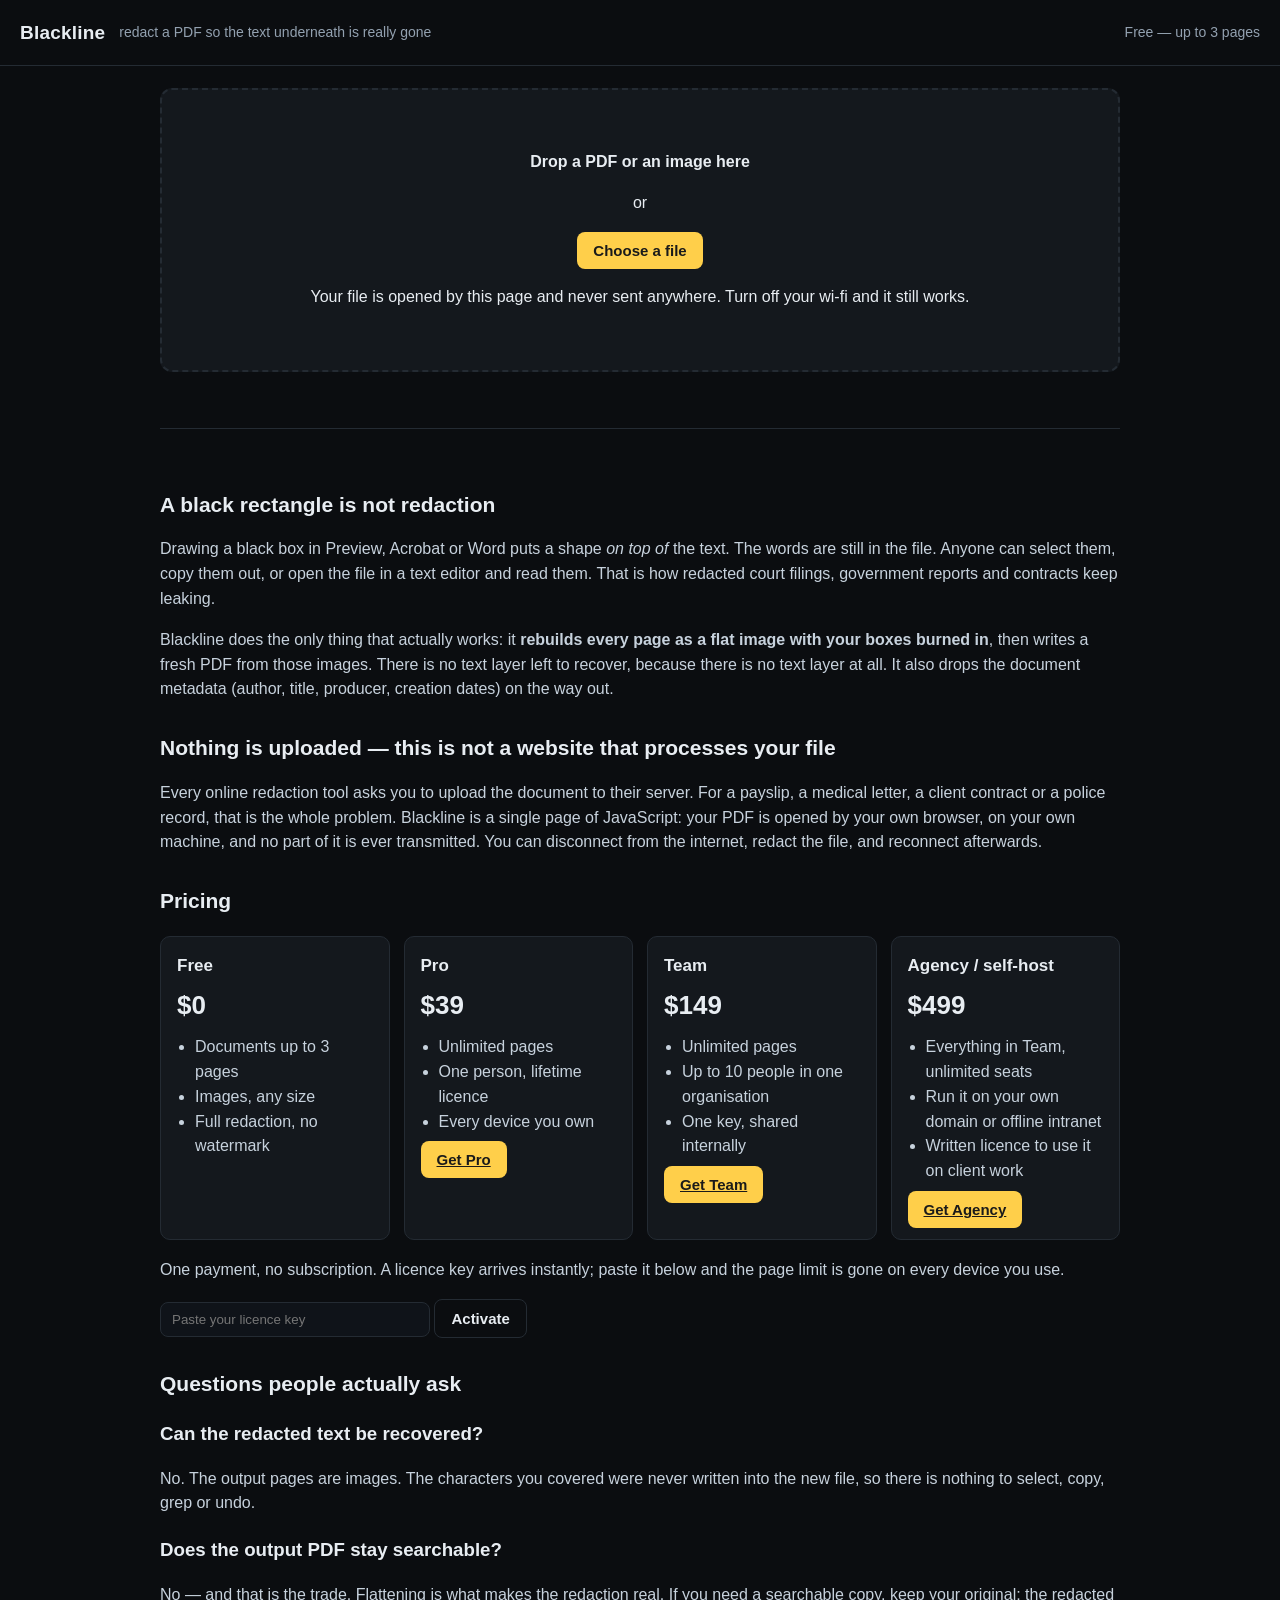
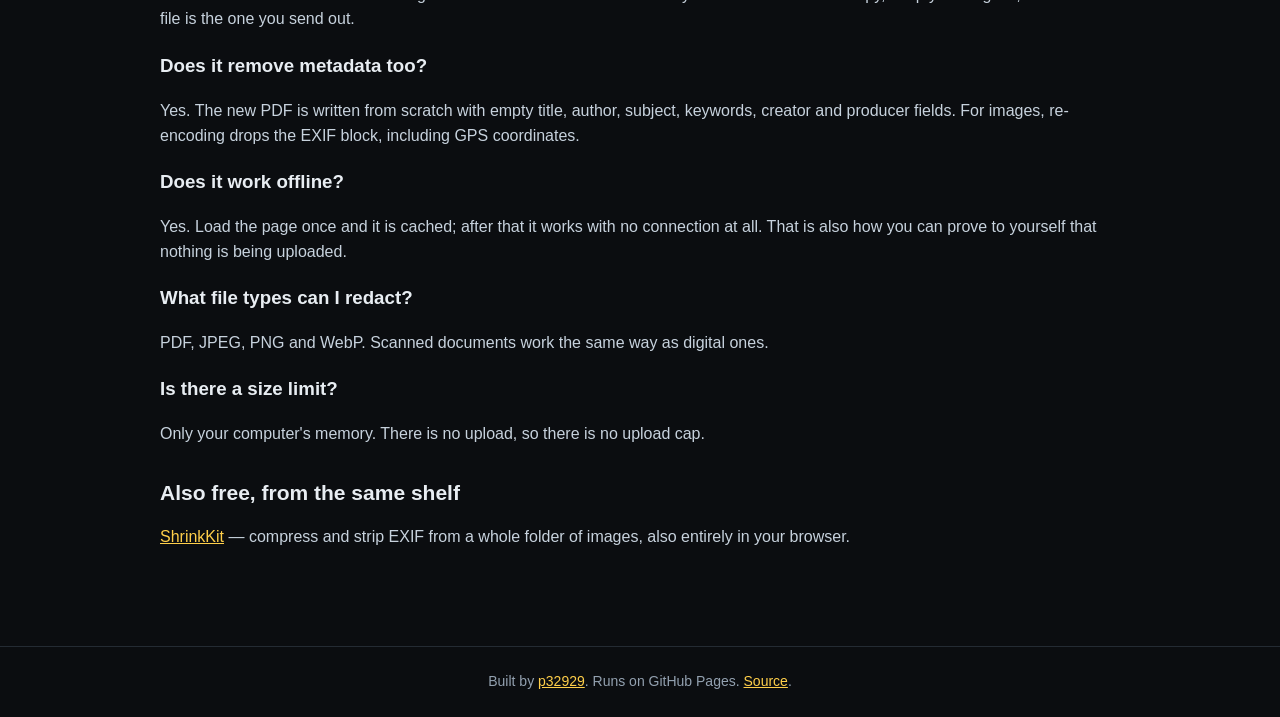
==== index.html @ 6d129ae2 "Blackline v1.0.0 — client-side PDF/image redaction that flattens pages so covered text is unrecovera" ====
<!DOCTYPE html>
<html lang="en">
<head>
<meta charset="utf-8">
<meta name="viewport" content="width=device-width,initial-scale=1">
<title>Blackline — redact PDFs offline, in your browser. Nothing is uploaded.</title>
<meta name="description" content="Black out text in a PDF so it is actually gone, not just covered. Blackline runs 100% in your browser — the file never leaves your computer. Free for documents up to 3 pages.">
<link rel="canonical" href="https://p32929.github.io/blackline/">
<meta property="og:type" content="website">
<meta property="og:title" content="Blackline — redact PDFs offline, in your browser">
<meta property="og:description" content="Black boxes that actually delete the text underneath. 100% offline, nothing uploaded.">
<meta property="og:url" content="https://p32929.github.io/blackline/">
<meta name="twitter:card" content="summary_large_image">
<link rel="manifest" href="manifest.webmanifest">
<meta name="theme-color" content="#0b0d10">
<style>
:root{--bg:#0b0d10;--panel:#14181d;--line:#242b33;--fg:#e8edf2;--dim:#93a1b0;--acc:#ffcf4a}
*{box-sizing:border-box}
body{margin:0;background:var(--bg);color:var(--fg);font:16px/1.55 -apple-system,BlinkMacSystemFont,"Segoe UI",Roboto,Helvetica,Arial,sans-serif}
header{border-bottom:1px solid var(--line);padding:18px 20px;display:flex;gap:14px;align-items:center;flex-wrap:wrap}
header b{font-size:19px;letter-spacing:.2px}
header .tag{color:var(--dim);font-size:14px}
header .spacer{flex:1}
a{color:var(--acc)}
main{max-width:1000px;margin:0 auto;padding:22px 20px 80px}
.drop{border:2px dashed var(--line);border-radius:12px;padding:44px 20px;text-align:center;background:var(--panel)}
.drop.over{border-color:var(--acc)}
.btn{background:var(--acc);color:#1a1a1a;border:0;border-radius:8px;padding:10px 16px;font-weight:650;cursor:pointer;font-size:15px}
.btn.ghost{background:transparent;color:var(--fg);border:1px solid var(--line)}
.btn:disabled{opacity:.45;cursor:not-allowed}
.bar{display:flex;gap:10px;align-items:center;flex-wrap:wrap;margin:18px 0;padding:12px;background:var(--panel);border:1px solid var(--line);border-radius:10px}
.bar .muted{color:var(--dim);font-size:14px}
.page{position:relative;margin:0 auto 18px;box-shadow:0 2px 14px rgba(0,0,0,.5);width:max-content;background:#fff}
.page canvas{display:block}
.overlay{position:absolute;inset:0;cursor:crosshair}
.rect{position:absolute;background:#000;outline:1px solid #ff5d5d}
.rect .x{position:absolute;top:-10px;right:-10px;width:20px;height:20px;border-radius:50%;background:#ff5d5d;color:#fff;font-size:13px;line-height:20px;text-align:center;cursor:pointer}
.limit{background:#2a1f10;border:1px solid #5a4416;padding:14px;border-radius:10px;margin:16px 0}
section.copy{margin-top:56px;border-top:1px solid var(--line);padding-top:30px}
section.copy h2{font-size:21px;margin:30px 0 8px}
section.copy p,section.copy li{color:#c7d2dd}
code{background:#11161b;padding:2px 6px;border-radius:5px;font-size:14px}
input[type=text]{background:#0f1319;border:1px solid var(--line);color:var(--fg);padding:9px 11px;border-radius:8px;min-width:270px}
footer{border-top:1px solid var(--line);color:var(--dim);padding:24px 20px;text-align:center;font-size:14px}
.price{display:flex;gap:14px;flex-wrap:wrap;margin:18px 0}
.tier{flex:1 1 220px;border:1px solid var(--line);border-radius:10px;padding:16px;background:var(--panel)}
.tier h3{margin:0 0 4px;font-size:17px}
.tier .p{font-size:26px;font-weight:700;margin:6px 0}
.tier ul{padding-left:18px;margin:10px 0 14px}
</style>
</head>
<body>
<header>
  <b>Blackline</b>
  <span class="tag">redact a PDF so the text underneath is really gone</span>
  <span class="spacer"></span>
  <span class="tag" id="licstate">Free — up to 3 pages</span>
</header>
<main>
  <div class="drop" id="drop">
    <p><b>Drop a PDF or an image here</b></p>
    <p class="tag">or</p>
    <button class="btn" id="pick">Choose a file</button>
    <input type="file" id="file" accept="application/pdf,image/*" hidden>
    <p class="tag" style="margin-top:16px">Your file is opened by this page and never sent anywhere. Turn off your wi-fi and it still works.</p>
  </div>

  <div id="tool" hidden>
    <div class="bar">
      <button class="btn" id="export">Redact &amp; download</button>
      <button class="btn ghost" id="clear">Clear boxes</button>
      <button class="btn ghost" id="reset">New file</button>
      <span class="muted" id="status">Drag across anything you want removed.</span>
    </div>
    <div id="limit" class="limit" hidden></div>
    <div id="pages"></div>
  </div>

  <section class="copy">
    <h2>A black rectangle is not redaction</h2>
    <p>Drawing a black box in Preview, Acrobat or Word puts a shape <em>on top of</em> the text. The words are still in the file. Anyone can select them, copy them out, or open the file in a text editor and read them. That is how redacted court filings, government reports and contracts keep leaking.</p>
    <p>Blackline does the only thing that actually works: it <b>rebuilds every page as a flat image with your boxes burned in</b>, then writes a fresh PDF from those images. There is no text layer left to recover, because there is no text layer at all. It also drops the document metadata (author, title, producer, creation dates) on the way out.</p>

    <h2>Nothing is uploaded — this is not a website that processes your file</h2>
    <p>Every online redaction tool asks you to upload the document to their server. For a payslip, a medical letter, a client contract or a police record, that is the whole problem. Blackline is a single page of JavaScript: your PDF is opened by your own browser, on your own machine, and no part of it is ever transmitted. You can disconnect from the internet, redact the file, and reconnect afterwards.</p>

    <h2>Pricing</h2>
    <div class="price">
      <div class="tier">
        <h3>Free</h3>
        <div class="p">$0</div>
        <ul><li>Documents up to 3 pages</li><li>Images, any size</li><li>Full redaction, no watermark</li></ul>
      </div>
      <div class="tier">
        <h3>Pro</h3>
        <div class="p">$39</div>
        <ul><li>Unlimited pages</li><li>One person, lifetime licence</li><li>Every device you own</li></ul>
        <a class="btn" href="https://p32929.gumroad.com/l/blackline" id="buy-pro">Get Pro</a>
      </div>
      <div class="tier">
        <h3>Team</h3>
        <div class="p">$149</div>
        <ul><li>Unlimited pages</li><li>Up to 10 people in one organisation</li><li>One key, shared internally</li></ul>
        <a class="btn" href="https://p32929.gumroad.com/l/blackline" id="buy-team">Get Team</a>
      </div>
      <div class="tier">
        <h3>Agency / self-host</h3>
        <div class="p">$499</div>
        <ul><li>Everything in Team, unlimited seats</li><li>Run it on your own domain or offline intranet</li><li>Written licence to use it on client work</li></ul>
        <a class="btn" href="https://p32929.gumroad.com/l/blackline" id="buy-agency">Get Agency</a>
      </div>
    </div>
    <p>One payment, no subscription. A licence key arrives instantly; paste it below and the page limit is gone on every device you use.</p>
    <p><input type="text" id="key" placeholder="Paste your licence key"> <button class="btn ghost" id="activate">Activate</button> <span id="keymsg" class="tag"></span></p>

    <h2>Questions people actually ask</h2>
    <h3>Can the redacted text be recovered?</h3>
    <p>No. The output pages are images. The characters you covered were never written into the new file, so there is nothing to select, copy, grep or undo.</p>
    <h3>Does the output PDF stay searchable?</h3>
    <p>No — and that is the trade. Flattening is what makes the redaction real. If you need a searchable copy, keep your original; the redacted file is the one you send out.</p>
    <h3>Does it remove metadata too?</h3>
    <p>Yes. The new PDF is written from scratch with empty title, author, subject, keywords, creator and producer fields. For images, re-encoding drops the EXIF block, including GPS coordinates.</p>
    <h3>Does it work offline?</h3>
    <p>Yes. Load the page once and it is cached; after that it works with no connection at all. That is also how you can prove to yourself that nothing is being uploaded.</p>
    <h3>What file types can I redact?</h3>
    <p>PDF, JPEG, PNG and WebP. Scanned documents work the same way as digital ones.</p>
    <h3>Is there a size limit?</h3>
    <p>Only your computer's memory. There is no upload, so there is no upload cap.</p>

    <h2>Also free, from the same shelf</h2>
    <p><a href="https://p32929.github.io/shrinkkit/">ShrinkKit</a> — compress and strip EXIF from a whole folder of images, also entirely in your browser.</p>
  </section>
</main>
<footer>Built by <a href="https://github.com/p32929">p32929</a>. Runs on GitHub Pages. <a href="https://github.com/p32929/blackline">Source</a>.</footer>

<script src="vendor/pdf-lib.min.js"></script>
<script type="module">
import * as pdfjsLib from './vendor/pdf.min.mjs';
pdfjsLib.GlobalWorkerOptions.workerSrc = './vendor/pdf.worker.min.mjs';

const FREE_PAGES = 3, PRODUCT_ID = 'BLACKLINE_PRODUCT_ID';
const $ = s => document.querySelector(s);
const state = { kind:null, pdf:null, img:null, rects:[], pageCount:0, name:'document' };
let licensed = localStorage.getItem('blackline_licensed') === '1';

function setLicUI(){ $('#licstate').textContent = licensed ? 'Licensed — unlimited pages' : 'Free — up to 3 pages'; }
setLicUI();

$('#pick').onclick = () => $('#file').click();
$('#file').onchange = e => e.target.files[0] && load(e.target.files[0]);
const drop = $('#drop');
['dragenter','dragover'].forEach(t => drop.addEventListener(t, e => { e.preventDefault(); drop.classList.add('over'); }));
['dragleave','drop'].forEach(t => drop.addEventListener(t, e => { e.preventDefault(); drop.classList.remove('over'); }));
drop.addEventListener('drop', e => { const f = e.dataTransfer.files[0]; if (f) load(f); });

async function load(file){
  state.rects = []; state.name = file.name.replace(/\.[^.]+$/,'');
  $('#pages').innerHTML = ''; $('#limit').hidden = true;
  if (file.type === 'application/pdf'){
    const buf = await file.arrayBuffer();
    state.kind = 'pdf'; state.buf = buf;
    state.pdf = await pdfjsLib.getDocument({ data: buf.slice(0) }).promise;
    state.pageCount = state.pdf.numPages;
    const shown = licensed ? state.pageCount : Math.min(state.pageCount, FREE_PAGES);
    if (shown < state.pageCount){
      $('#limit').hidden = false;
      $('#limit').innerHTML = `This document has <b>${state.pageCount} pages</b>. The free version redacts the first ${FREE_PAGES}. <a href="#" onclick="document.querySelector('#key').scrollIntoView({behavior:'smooth'});return false">Unlock unlimited pages →</a>`;
    }
    for (let i = 1; i <= shown; i++) await renderPdfPage(i);
  } else if (file.type.startsWith('image/')){
    state.kind = 'image'; state.pageCount = 1;
    const url = URL.createObjectURL(file);
    const img = new Image();
    await new Promise((res, rej) => { img.onload = res; img.onerror = rej; img.src = url; });
    state.img = img; state.mime = file.type;
    const c = document.createElement('canvas');
    const scale = Math.min(1, 900 / img.width);
    c.width = Math.round(img.width * scale); c.height = Math.round(img.height * scale);
    c.getContext('2d').drawImage(img, 0, 0, c.width, c.height);
    mountPage(c, 0);
  } else { alert('Give me a PDF, JPEG, PNG or WebP.'); return; }
  $('#drop').hidden = true; $('#tool').hidden = false;
}

async function renderPdfPage(n){
  const page = await state.pdf.getPage(n);
  const base = page.getViewport({ scale: 1 });
  const scale = Math.min(1.6, 900 / base.width);
  const vp = page.getViewport({ scale });
  const c = document.createElement('canvas');
  c.width = Math.round(vp.width); c.height = Math.round(vp.height);
  await page.render({ canvasContext: c.getContext('2d'), viewport: vp }).promise;
  mountPage(c, n - 1);
}

function mountPage(canvas, idx){
  const wrap = document.createElement('div');
  wrap.className = 'page'; wrap.dataset.idx = idx;
  const ov = document.createElement('div'); ov.className = 'overlay';
  wrap.append(canvas, ov); $('#pages').append(wrap);
  let start = null, live = null;
  ov.addEventListener('pointerdown', e => {
    if (e.target !== ov) return;
    ov.setPointerCapture(e.pointerId);
    const r = ov.getBoundingClientRect();
    start = { x: e.clientX - r.left, y: e.clientY - r.top };
    live = document.createElement('div'); live.className = 'rect'; ov.append(live);
  });
  ov.addEventListener('pointermove', e => {
    if (!start) return;
    const r = ov.getBoundingClientRect();
    const x = e.clientX - r.left, y = e.clientY - r.top;
    Object.assign(live.style, { left: Math.min(x, start.x) + 'px', top: Math.min(y, start.y) + 'px',
      width: Math.abs(x - start.x) + 'px', height: Math.abs(y - start.y) + 'px' });
  });
  ov.addEventListener('pointerup', e => {
    if (!start) return;
    const r = ov.getBoundingClientRect();
    const x = e.clientX - r.left, y = e.clientY - r.top;
    const box = { x: Math.min(x, start.x), y: Math.min(y, start.y), w: Math.abs(x - start.x), h: Math.abs(y - start.y) };
    start = null;
    if (box.w < 4 || box.h < 4){ live.remove(); return; }
    const rect = { page: idx, x: box.x / r.width, y: box.y / r.height, w: box.w / r.width, h: box.h / r.height };
    state.rects.push(rect);
    const del = document.createElement('span'); del.className = 'x'; del.textContent = '×';
    del.onclick = ev => { ev.stopPropagation(); state.rects.splice(state.rects.indexOf(rect), 1); live.remove(); count(); };
    live.append(del); count();
  });
}
function count(){ $('#status').textContent = state.rects.length + ' box' + (state.rects.length === 1 ? '' : 'es') + ' drawn.'; }

$('#clear').onclick = () => { state.rects = []; document.querySelectorAll('.rect').forEach(r => r.remove()); count(); };
$('#reset').onclick = () => location.reload();

$('#export').onclick = async () => {
  if (!state.rects.length && !confirm('No boxes drawn — export a flattened copy anyway?')) return;
  $('#export').disabled = true; $('#status').textContent = 'Flattening…';
  try {
    const blob = state.kind === 'pdf' ? await exportPdf() : await exportImage();
    const a = document.createElement('a');
    a.href = URL.createObjectURL(blob);
    a.download = state.name + '-redacted.' + (state.kind === 'pdf' ? 'pdf' : 'png');
    a.click();
    $('#status').textContent = 'Done — saved to your downloads.';
  } catch (err) { $('#status').textContent = 'Failed: ' + err.message; }
  $('#export').disabled = false;
};

async function exportPdf(){
  const out = await PDFLib.PDFDocument.create();
  const n = licensed ? state.pageCount : Math.min(state.pageCount, FREE_PAGES);
  for (let i = 1; i <= n; i++){
    const page = await state.pdf.getPage(i);
    const base = page.getViewport({ scale: 1 });
    const vp = page.getViewport({ scale: 2 });
    const c = document.createElement('canvas');
    c.width = Math.round(vp.width); c.height = Math.round(vp.height);
    const ctx = c.getContext('2d');
    await page.render({ canvasContext: ctx, viewport: vp }).promise;
    ctx.fillStyle = '#000';
    for (const r of state.rects.filter(r => r.page === i - 1))
      ctx.fillRect(r.x * c.width, r.y * c.height, r.w * c.width, r.h * c.height);
    const jpeg = await new Promise(res => c.toBlob(res, 'image/jpeg', 0.92));
    const img = await out.embedJpg(await jpeg.arrayBuffer());
    const p = out.addPage([base.width, base.height]);
    p.drawImage(img, { x: 0, y: 0, width: base.width, height: base.height });
  }
  out.setTitle(''); out.setAuthor(''); out.setSubject(''); out.setKeywords([]);
  out.setProducer(''); out.setCreator('');
  return new Blob([await out.save()], { type: 'application/pdf' });
}

async function exportImage(){
  const img = state.img;
  const c = document.createElement('canvas');
  c.width = img.naturalWidth; c.height = img.naturalHeight;
  const ctx = c.getContext('2d');
  ctx.drawImage(img, 0, 0);
  ctx.fillStyle = '#000';
  for (const r of state.rects) ctx.fillRect(r.x * c.width, r.y * c.height, r.w * c.width, r.h * c.height);
  return await new Promise(res => c.toBlob(res, 'image/png'));
}

$('#activate').onclick = async () => {
  const key = $('#key').value.trim();
  if (!key) return;
  $('#keymsg').textContent = 'Checking…';
  try {
    const r = await fetch('https://api.gumroad.com/v2/licenses/verify', {
      method: 'POST', headers: { 'Content-Type': 'application/x-www-form-urlencoded' },
      body: new URLSearchParams({ product_id: PRODUCT_ID, license_key: key, increment_uses_count: 'false' })
    });
    const j = await r.json();
    if (j.success){
      licensed = true; localStorage.setItem('blackline_licensed', '1'); setLicUI();
      $('#keymsg').textContent = 'Activated. Page limit removed.';
    } else $('#keymsg').textContent = 'That key was not recognised.';
  } catch { $('#keymsg').textContent = 'Could not reach Gumroad — check your connection.'; }
};

if ('serviceWorker' in navigator) navigator.serviceWorker.register('sw.js').catch(()=>{});
window.__blackline = { state, exportPdf, load };
</script>
<script type="application/ld+json">
{"@context":"https://schema.org","@type":"SoftwareApplication","name":"Blackline","applicationCategory":"SecurityApplication","operatingSystem":"Any (web browser)","url":"https://p32929.github.io/blackline/","description":"Redact PDFs and images entirely in your browser. The covered text is removed, not hidden, and the file is never uploaded.","offers":[{"@type":"Offer","price":"0","priceCurrency":"USD","name":"Free — up to 3 pages"},{"@type":"Offer","price":"39","priceCurrency":"USD","name":"Pro — unlimited pages","url":"https://p32929.gumroad.com/l/blackline"},{"@type":"Offer","price":"149","priceCurrency":"USD","name":"Team — 10 seats","url":"https://p32929.gumroad.com/l/blackline"},{"@type":"Offer","price":"499","priceCurrency":"USD","name":"Agency — self-host and client work","url":"https://p32929.gumroad.com/l/blackline"}]}
</script>
</body>
</html>
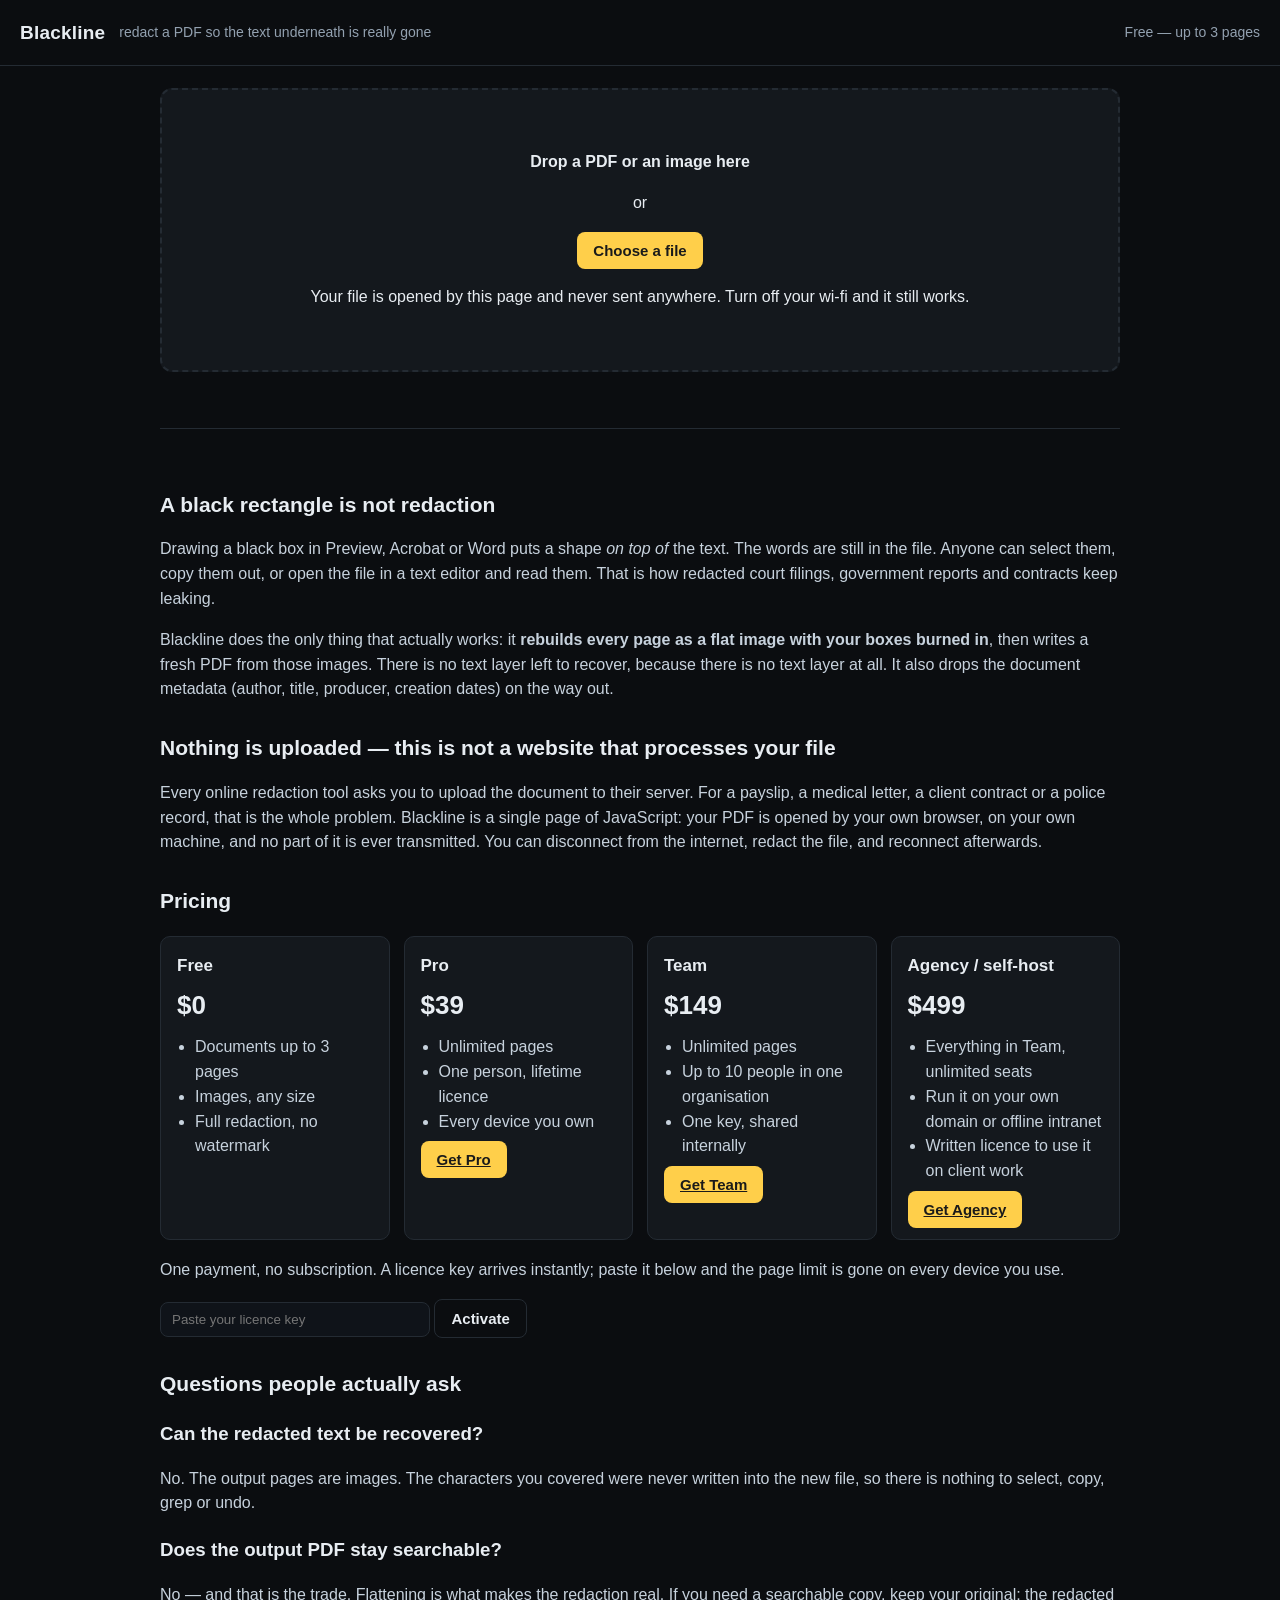
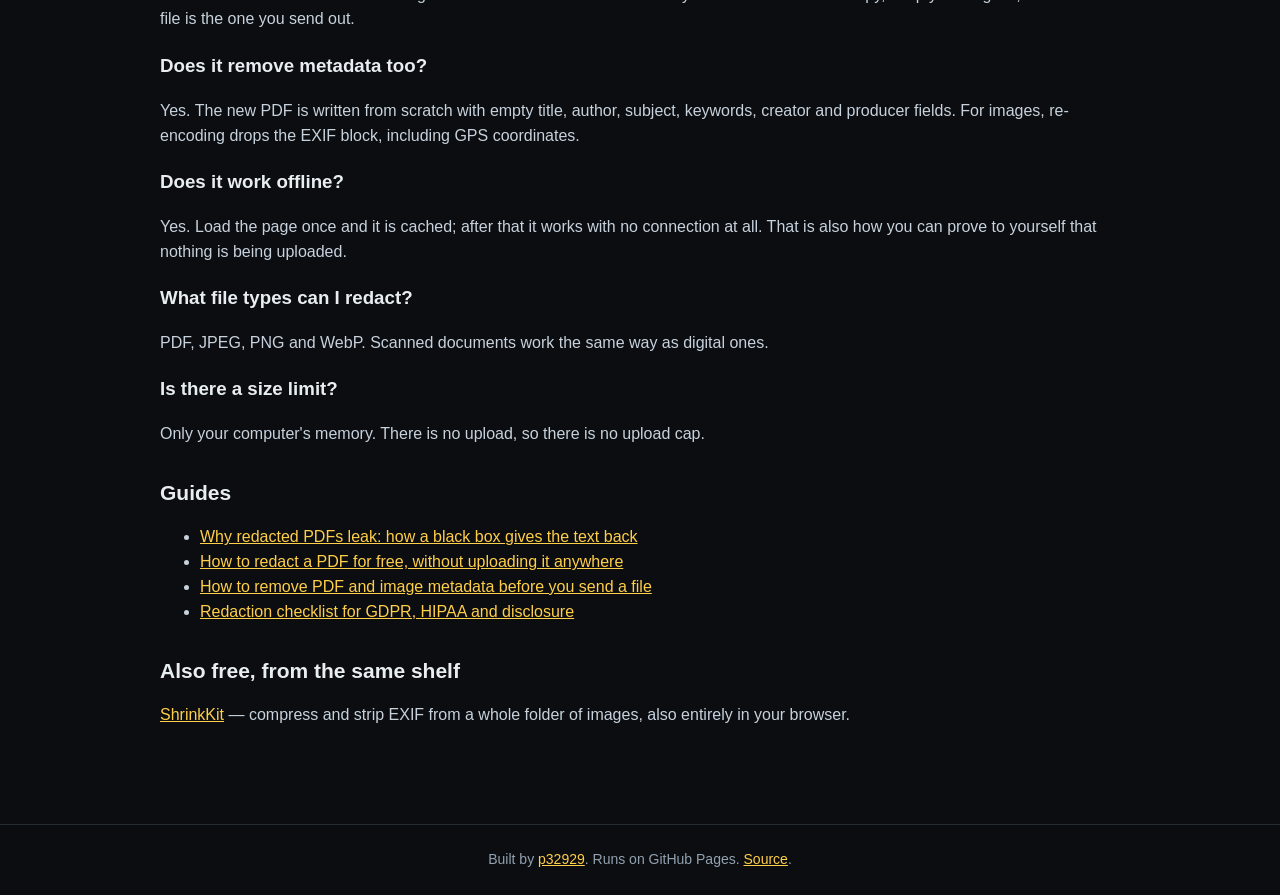
==== commit 97c6f0e3: "Add redaction guides (4 pages) + sitemap; link from tool page" ====
--- a/index.html
+++ b/index.html
@@ -127,6 +127,14 @@
     <h3>Is there a size limit?</h3>
     <p>Only your computer's memory. There is no upload, so there is no upload cap.</p>
 
+    <h2>Guides</h2>
+    <ul>
+      <li><a href="guides/failed-redactions.html">Why redacted PDFs leak: how a black box gives the text back</a></li>
+      <li><a href="guides/how-to-redact-a-pdf-free.html">How to redact a PDF for free, without uploading it anywhere</a></li>
+      <li><a href="guides/remove-pdf-metadata.html">How to remove PDF and image metadata before you send a file</a></li>
+      <li><a href="guides/redaction-compliance-checklist.html">Redaction checklist for GDPR, HIPAA and disclosure</a></li>
+    </ul>
+
     <h2>Also free, from the same shelf</h2>
     <p><a href="https://p32929.github.io/shrinkkit/">ShrinkKit</a> — compress and strip EXIF from a whole folder of images, also entirely in your browser.</p>
   </section>
@@ -138,7 +146,7 @@
 import * as pdfjsLib from './vendor/pdf.min.mjs';
 pdfjsLib.GlobalWorkerOptions.workerSrc = './vendor/pdf.worker.min.mjs';
 
-const FREE_PAGES = 3, PRODUCT_ID = 'BLACKLINE_PRODUCT_ID';
+const FREE_PAGES = 3, PRODUCT_ID = '2LASYdeYTwHoFcVFXzihcg==';
 const $ = s => document.querySelector(s);
 const state = { kind:null, pdf:null, img:null, rects:[], pageCount:0, name:'document' };
 let licensed = localStorage.getItem('blackline_licensed') === '1';
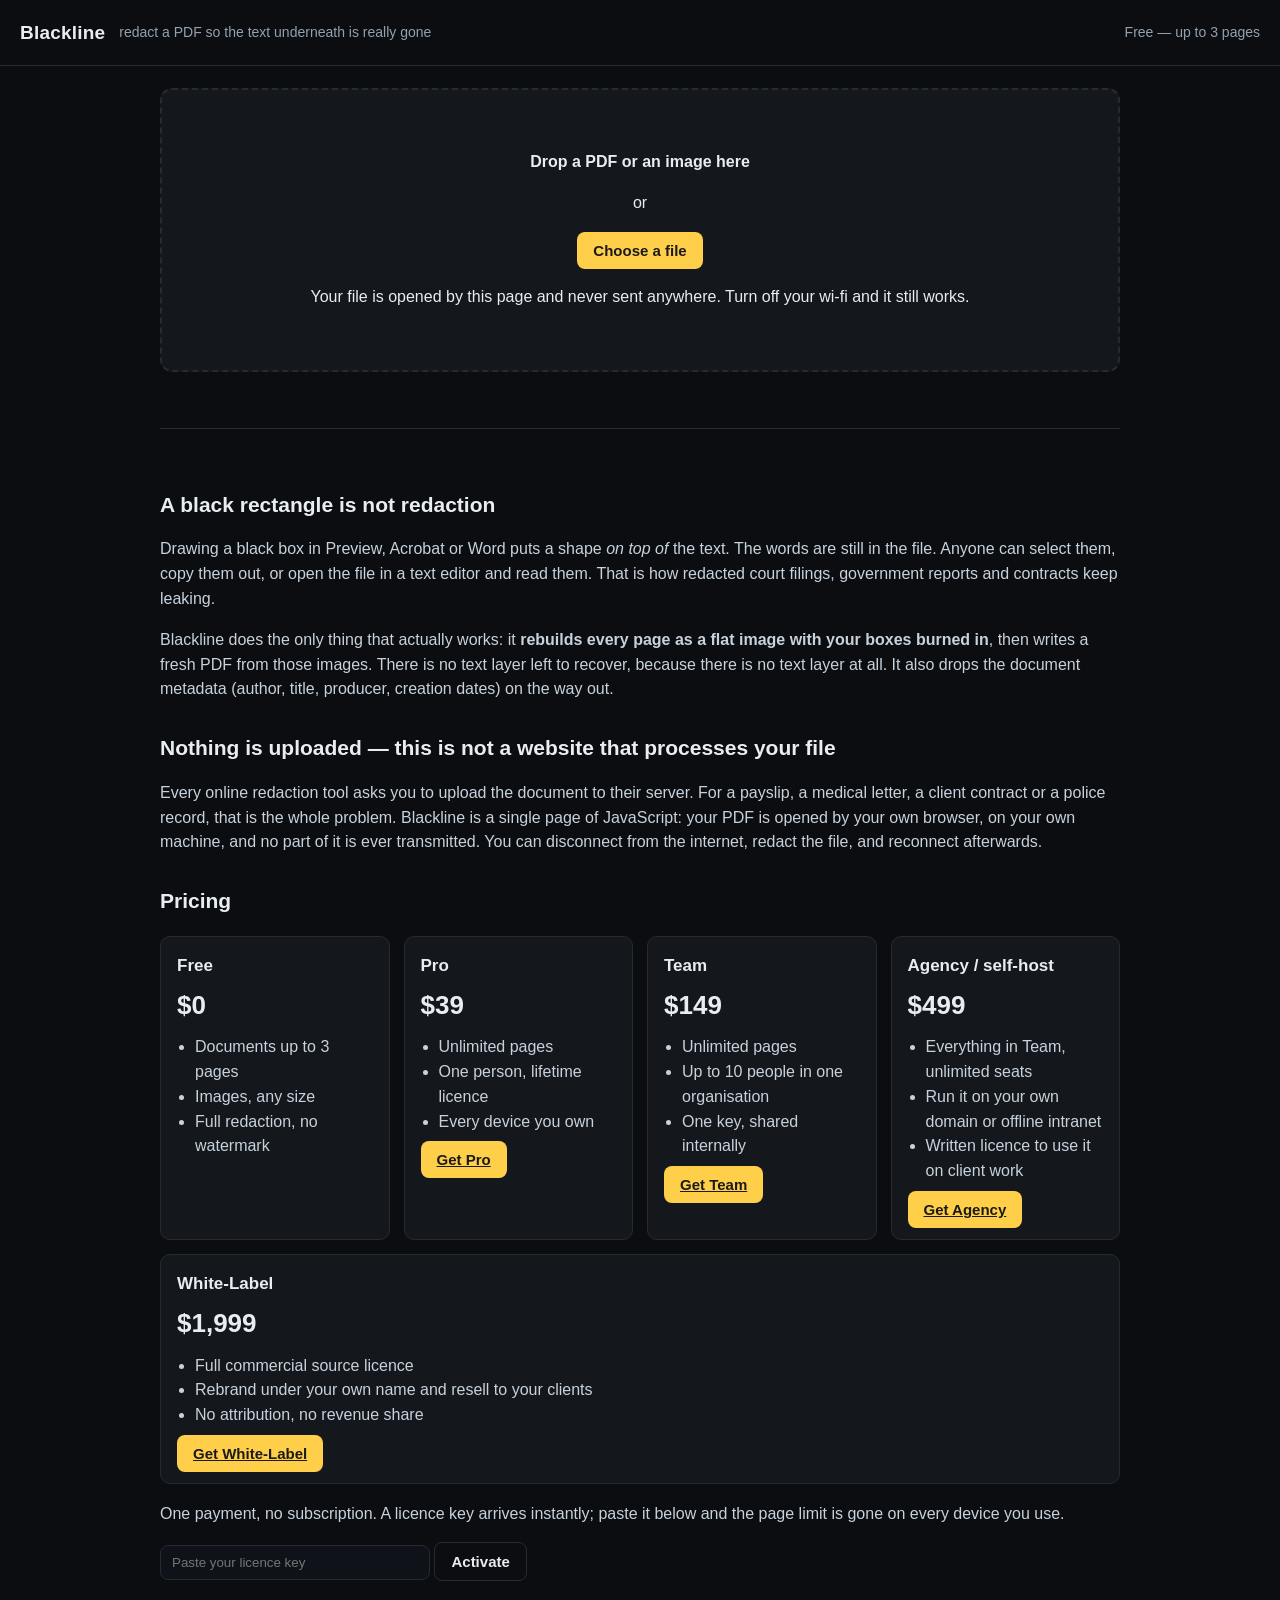
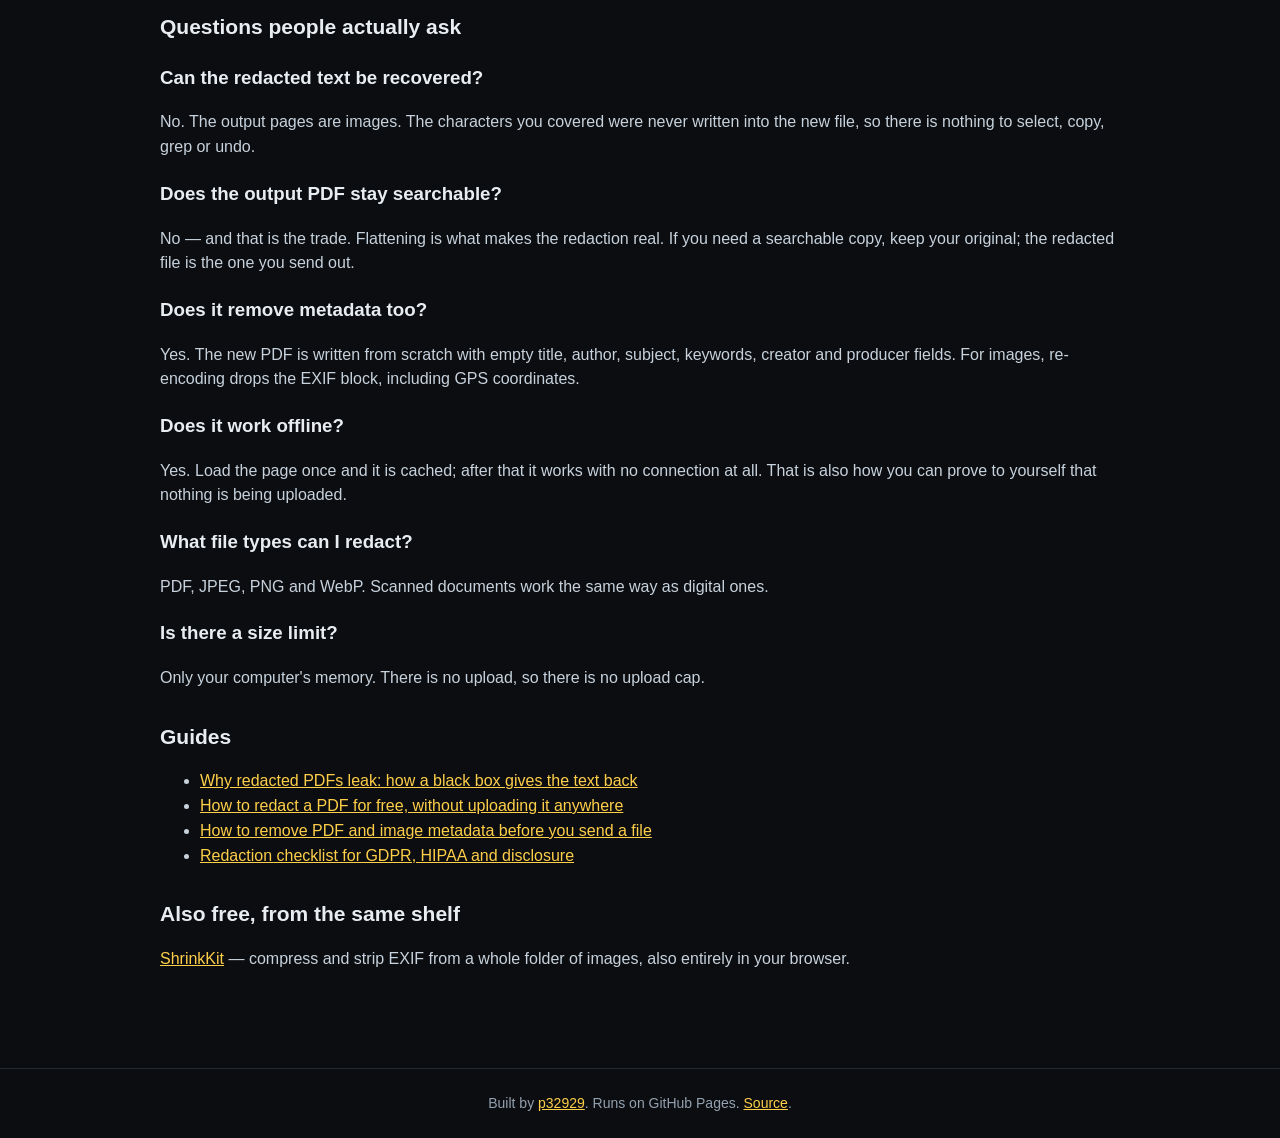
==== commit 20266a22: "Add $1,999 White-Label tier to live pricing table" ====
--- a/index.html
+++ b/index.html
@@ -109,6 +109,12 @@
         <ul><li>Everything in Team, unlimited seats</li><li>Run it on your own domain or offline intranet</li><li>Written licence to use it on client work</li></ul>
         <a class="btn" href="https://p32929.gumroad.com/l/blackline" id="buy-agency">Get Agency</a>
       </div>
+      <div class="tier">
+        <h3>White-Label</h3>
+        <div class="p">$1,999</div>
+        <ul><li>Full commercial source licence</li><li>Rebrand under your own name and resell to your clients</li><li>No attribution, no revenue share</li></ul>
+        <a class="btn" href="https://p32929.gumroad.com/l/blackline" id="buy-whitelabel">Get White-Label</a>
+      </div>
     </div>
     <p>One payment, no subscription. A licence key arrives instantly; paste it below and the page limit is gone on every device you use.</p>
     <p><input type="text" id="key" placeholder="Paste your licence key"> <button class="btn ghost" id="activate">Activate</button> <span id="keymsg" class="tag"></span></p>
@@ -310,7 +316,7 @@
 window.__blackline = { state, exportPdf, load };
 </script>
 <script type="application/ld+json">
-{"@context":"https://schema.org","@type":"SoftwareApplication","name":"Blackline","applicationCategory":"SecurityApplication","operatingSystem":"Any (web browser)","url":"https://p32929.github.io/blackline/","description":"Redact PDFs and images entirely in your browser. The covered text is removed, not hidden, and the file is never uploaded.","offers":[{"@type":"Offer","price":"0","priceCurrency":"USD","name":"Free — up to 3 pages"},{"@type":"Offer","price":"39","priceCurrency":"USD","name":"Pro — unlimited pages","url":"https://p32929.gumroad.com/l/blackline"},{"@type":"Offer","price":"149","priceCurrency":"USD","name":"Team — 10 seats","url":"https://p32929.gumroad.com/l/blackline"},{"@type":"Offer","price":"499","priceCurrency":"USD","name":"Agency — self-host and client work","url":"https://p32929.gumroad.com/l/blackline"}]}
+{"@context":"https://schema.org","@type":"SoftwareApplication","name":"Blackline","applicationCategory":"SecurityApplication","operatingSystem":"Any (web browser)","url":"https://p32929.github.io/blackline/","description":"Redact PDFs and images entirely in your browser. The covered text is removed, not hidden, and the file is never uploaded.","offers":[{"@type":"Offer","price":"0","priceCurrency":"USD","name":"Free — up to 3 pages"},{"@type":"Offer","price":"39","priceCurrency":"USD","name":"Pro — unlimited pages","url":"https://p32929.gumroad.com/l/blackline"},{"@type":"Offer","price":"149","priceCurrency":"USD","name":"Team — 10 seats","url":"https://p32929.gumroad.com/l/blackline"},{"@type":"Offer","price":"499","priceCurrency":"USD","name":"Agency — self-host and client work","url":"https://p32929.gumroad.com/l/blackline"},{"@type":"Offer","price":"1999","priceCurrency":"USD","name":"White-Label — full commercial source licence","url":"https://p32929.gumroad.com/l/blackline"}]}
 </script>
 </body>
 </html>
